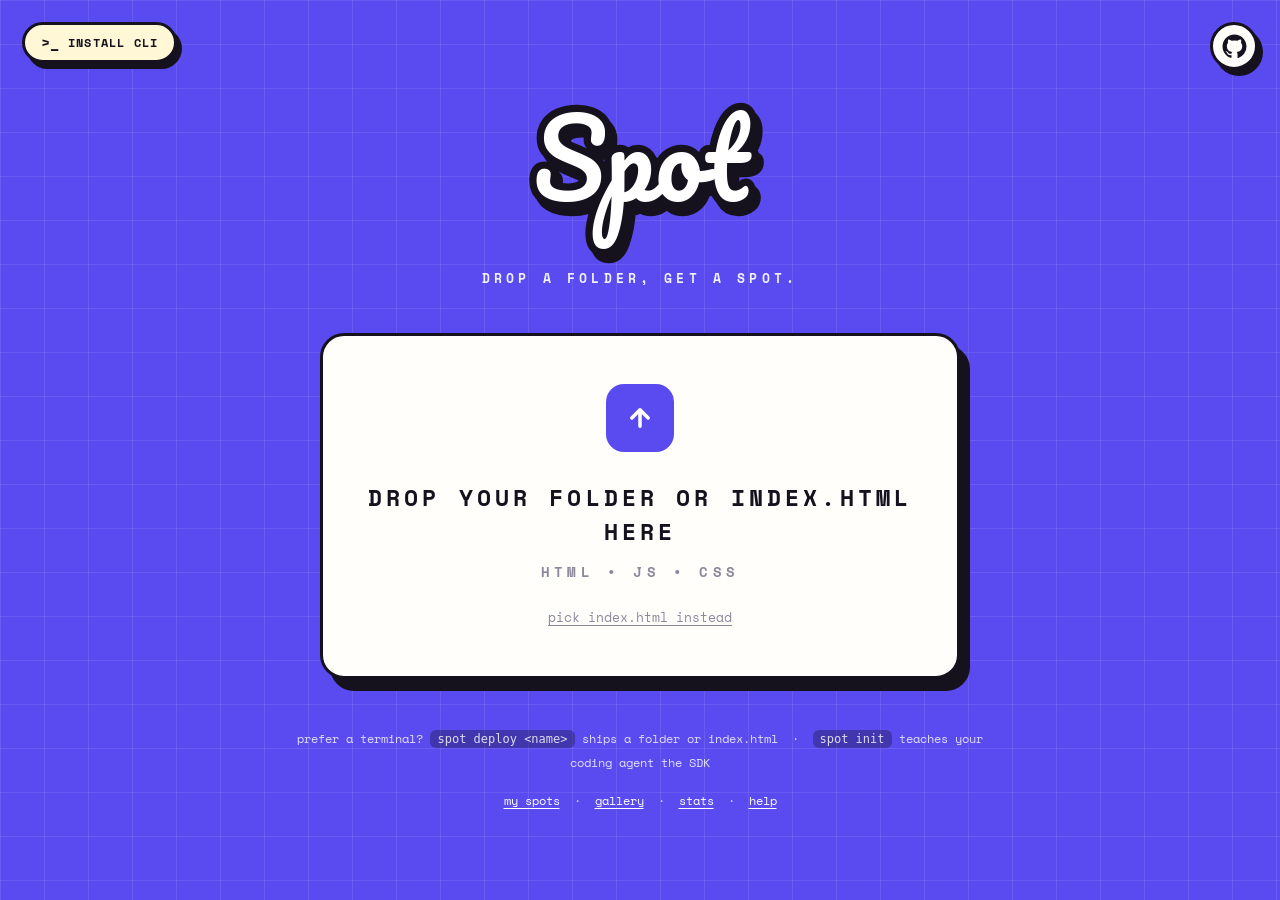
==== sdk/index.html @ b9eaa112 "fix(ui): keep homepage GitHub link on the right" ====
<!doctype html>
<html lang="en">
<head>
  <meta charset="utf-8">
  <meta name="viewport" content="width=device-width, initial-scale=1">
  <meta name="color-scheme" content="light">
  <meta name="theme-color" content="#5a4bf0">
  <title>Spot — drop a folder, get a spot</title>
  <link rel="icon" href="data:image/svg+xml,<svg xmlns=%22http://www.w3.org/2000/svg%22 viewBox=%220 0 100 100%22><text y=%22.9em%22 font-size=%2290%22>📍</text></svg>">
  <link rel="preconnect" href="https://fonts.googleapis.com">
  <link rel="preconnect" href="https://fonts.gstatic.com" crossorigin>
  <link href="https://fonts.googleapis.com/css2?family=Pacifico&family=Space+Mono:wght@400;700&display=swap" rel="stylesheet">
  <style>
    :root {
      --field: #5a4bf0;
      --grid: rgba(255, 255, 255, .09);
      --ink: #15121e;
      --card: #fffefb;
      --mutedink: #8d879b;
      --accent: #5a4bf0;
      --go: #23b14d;
      --bad: #d92d2d;
      --paper: #fff7d6;
      --font-logo: 'Pacifico', 'Brush Script MT', cursive;
      --font-mono: 'Space Mono', ui-monospace, 'SF Mono', monospace;
    }

    * { box-sizing: border-box; }

    body {
      margin: 0;
      color: var(--ink);
      background:
        linear-gradient(var(--grid) 1.5px, transparent 1.5px),
        linear-gradient(90deg, var(--grid) 1.5px, transparent 1.5px),
        var(--field);
      background-size: 44px 44px, 44px 44px, auto;
    }
    body.modal-open { overflow: hidden; }

    .stage {
      min-height: 100svh;
      max-width: 760px;
      margin: 0 auto;
      padding: 48px 24px;
      display: flex;
      flex-direction: column;
      align-items: center;
      justify-content: center;
    }

    .install-trigger {
      position: fixed;
      top: 22px;
      left: 22px;
      z-index: 20;
      display: inline-flex;
      align-items: center;
      gap: 9px;
      border: 3px solid var(--ink);
      border-radius: 999px;
      background: var(--paper);
      color: var(--ink);
      box-shadow: 5px 6px 0 var(--ink);
      padding: 10px 16px;
      font: 700 12px/1 var(--font-mono);
      letter-spacing: .1em;
      text-transform: uppercase;
      cursor: pointer;
      transition: transform .12s ease, box-shadow .12s ease;
    }
    .install-trigger:hover {
      transform: translate(-2px, -2px);
      box-shadow: 7px 8px 0 var(--ink);
    }
    .install-trigger span:first-child {
      font-size: 15px;
      letter-spacing: 0;
    }
    .github-link {
      position: fixed;
      top: 22px;
      right: 22px;
      z-index: 20;
      display: inline-grid;
      place-items: center;
      width: 48px;
      height: 48px;
      border: 3px solid var(--ink);
      border-radius: 999px;
      background: var(--card);
      color: var(--ink);
      box-shadow: 5px 6px 0 var(--ink);
      text-decoration: none;
      transition: transform .12s ease, box-shadow .12s ease, background .12s ease, color .12s ease;
    }
    .github-link:hover {
      transform: translate(-2px, -2px) rotate(-4deg);
      box-shadow: 7px 8px 0 var(--ink);
      background: var(--ink);
      color: #fff;
    }
    .github-link svg {
      width: 25px;
      height: 25px;
    }

    /* The logo is three stacked copies of the same text: an offset
       thick-stroke copy (hard shadow), a thick-stroke copy in place
       (outline), and the element's own white text on top. */
    .logo {
      position: relative;
      z-index: 0;
      margin: 0;
      font: 400 clamp(64px, 13vw, 104px)/1.35 var(--font-logo);
      color: #fff;
      text-align: center;
    }
    .logo::before,
    .logo::after {
      content: attr(data-text);
      position: absolute;
      left: 0; top: 0;
      width: 100%; height: 100%;
      color: var(--ink);
      -webkit-text-stroke: .14em var(--ink);
    }
    .logo::after { transform: translate(.05em, .07em); z-index: -2; }
    .logo::before { z-index: -1; }

    .tagline {
      /* Pacifico descenders (and their stroke) reach well below the
         logo's line box; keep the tagline clear of them. */
      margin: 40px 0 44px;
      font: 700 13px/1.6 var(--font-mono);
      letter-spacing: .32em;
      text-transform: uppercase;
      text-align: center;
      color: rgba(255, 255, 255, .92);
    }

    .card {
      width: min(640px, 100%);
      position: relative;
      background: var(--card);
      border: 3px solid var(--ink);
      border-radius: 24px;
      box-shadow: 10px 12px 0 var(--ink);
      padding: 48px 32px;
      text-align: center;
      transition: transform .15s ease, box-shadow .15s ease, background .15s ease;
    }
    .card.clickable { cursor: pointer; }
    .card.dragover {
      transform: translate(-3px, -4px);
      box-shadow: 13px 16px 0 var(--ink);
      background: #f3f1ff;
    }
    .card.dragover::after {
      content: "";
      position: absolute;
      inset: 10px;
      border: 3px dashed var(--accent);
      border-radius: 16px;
      pointer-events: none;
    }

    .pick {
      width: 68px; height: 68px;
      margin: 0 auto 28px;
      border: 0;
      border-radius: 18px;
      background: var(--accent);
      color: #fff;
      display: grid;
      place-items: center;
      cursor: pointer;
      animation: float 2.6s ease-in-out infinite;
    }
    @keyframes float { 50% { transform: translateY(-6px); } }

    .pick:focus-visible,
    .launch:focus-visible,
    .linkish:focus-visible,
    .github-link:focus-visible,
    .install-trigger:focus-visible,
    .access-trigger:focus-visible,
    .access-clear:focus-visible,
    .access-choice:focus-visible,
    .access-chip button:focus-visible,
    .copy:focus-visible,
    .modal-close:focus-visible,
    .tab:focus-visible {
      outline: 3px solid var(--ink);
      outline-offset: 3px;
    }
    .card.dragover .pick, .card:hover .pick { animation-play-state: paused; transform: translateY(-6px); }

    .shout {
      margin: 0;
      font: 700 clamp(17px, 3.4vw, 23px)/1.5 var(--font-mono);
      letter-spacing: .18em;
      text-transform: uppercase;
    }
    .hint {
      margin: 12px 0 0;
      font: 700 14px/1.6 var(--font-mono);
      letter-spacing: .3em;
      text-transform: uppercase;
      color: var(--mutedink);
    }

    .linkish {
      border: 0;
      background: none;
      padding: 0;
      cursor: pointer;
      font: 400 13px/1.6 var(--font-mono);
      color: var(--mutedink);
      text-decoration: underline;
      text-underline-offset: 3px;
    }
    .linkish:hover { color: var(--ink); }
    .repick { margin: 24px 0 0; }

    .livelink {
      margin: 20px 0 0;
      font: 700 clamp(14px, 2.6vw, 18px)/1.7 var(--font-mono);
    }
    .livelink a {
      color: var(--accent);
      text-decoration: underline;
      text-underline-offset: 4px;
      word-break: break-all;
    }

    .error {
      margin: 26px 0 0;
      font: 700 13px/1.6 var(--font-mono);
      letter-spacing: .08em;
      text-transform: uppercase;
      color: var(--bad);
    }
    @keyframes shake {
      20% { transform: translateX(-9px); }
      40% { transform: translateX(8px); }
      60% { transform: translateX(-5px); }
      80% { transform: translateX(4px); }
    }
    .card.shake { animation: shake .4s ease both; }

    .launchrow {
      display: grid;
      grid-template-columns: minmax(0, 1fr) auto auto;
      gap: 18px;
      width: min(640px, 100%);
      margin-top: 28px;
    }
    /* display:grid above would defeat the hidden attribute */
    .launchrow[hidden] { display: none; }
    .namebox {
      flex: 1;
      min-width: 0;
      display: flex;
      align-items: center;
      background: var(--card);
      border: 3px solid var(--ink);
      border-radius: 16px;
      box-shadow: 7px 8px 0 var(--ink);
      padding: 0 18px;
      cursor: text;
      transition: transform .12s ease, box-shadow .12s ease;
    }
    .namebox:focus-within {
      transform: translate(-2px, -2px);
      box-shadow: 9px 10px 0 var(--ink);
    }
    #sitename {
      flex: 1;
      min-width: 0;
      border: 0;
      background: none;
      outline: 0;
      padding: 19px 0;
      font: 700 16px/1 var(--font-mono);
      color: var(--ink);
    }
    #sitename::placeholder { color: var(--mutedink); opacity: .7; }
    .suffix {
      font: 700 16px/1 var(--font-mono);
      color: var(--mutedink);
      white-space: nowrap;
      user-select: none;
    }
    .launch {
      border: 3px solid var(--ink);
      border-radius: 16px;
      background: var(--go);
      color: #fff;
      font: 700 16px/1 var(--font-mono);
      letter-spacing: .14em;
      text-transform: uppercase;
      padding: 0 30px;
      box-shadow: 7px 8px 0 var(--ink);
      cursor: pointer;
      transition: transform .12s ease, box-shadow .12s ease;
    }
    .launch:hover:not(:disabled) { transform: translate(-2px, -2px); box-shadow: 9px 10px 0 var(--ink); }
    .launch:active:not(:disabled) { transform: translate(3px, 4px); box-shadow: 2px 2px 0 var(--ink); }
    .launch:disabled { opacity: .8; cursor: wait; }

    .access-wrap {
      position: relative;
      min-width: 0;
    }
    .access-trigger {
      height: 100%;
      min-height: 61px;
      display: inline-flex;
      align-items: center;
      gap: 10px;
      border: 3px solid var(--ink);
      border-radius: 16px;
      background: var(--paper);
      color: var(--ink);
      box-shadow: 7px 8px 0 var(--ink);
      padding: 0 16px;
      font: 700 12px/1 var(--font-mono);
      letter-spacing: .12em;
      text-transform: uppercase;
      cursor: pointer;
      transition: transform .12s ease, box-shadow .12s ease, background .12s ease;
    }
    .access-trigger:hover:not(:disabled),
    .access-trigger[aria-expanded="true"] {
      transform: translate(-2px, -2px);
      box-shadow: 9px 10px 0 var(--ink);
    }
    .access-trigger.restricted {
      background: var(--accent);
      color: #fff;
    }
    .access-trigger:disabled {
      opacity: .8;
      cursor: wait;
    }
    .access-trigger svg {
      width: 20px;
      height: 20px;
      flex: 0 0 auto;
    }
    /* The lock only appears once the audience is actually restricted —
       a lock next to "everyone" reads as a contradiction. */
    .access-trigger:not(.restricted) svg { display: none; }
    .access-popover[hidden] { display: none; }
    .access-popover {
      position: absolute;
      z-index: 25;
      top: calc(100% + 14px);
      right: 0;
      width: min(390px, calc(100vw - 48px));
      border: 3px solid var(--ink);
      border-radius: 18px;
      background: var(--card);
      box-shadow: 10px 12px 0 var(--ink);
      padding: 16px;
      text-align: left;
    }
    .access-popover::before {
      content: "";
      position: absolute;
      top: -10px;
      right: 34px;
      width: 16px;
      height: 16px;
      background: var(--card);
      border-left: 3px solid var(--ink);
      border-top: 3px solid var(--ink);
      transform: rotate(45deg);
    }
    .access-head {
      display: flex;
      align-items: flex-start;
      justify-content: space-between;
      gap: 12px;
      margin-bottom: 14px;
    }
    .access-kicker,
    .access-title {
      margin: 0;
      font-family: var(--font-mono);
    }
    .access-kicker {
      font-size: 11px;
      line-height: 1;
      font-weight: 700;
      letter-spacing: .22em;
      text-transform: uppercase;
      color: var(--accent);
    }
    .access-title {
      margin-top: 7px;
      font-size: 15px;
      line-height: 1.45;
      font-weight: 700;
      color: var(--ink);
    }
    .access-clear {
      flex: 0 0 auto;
      border: 2px solid var(--ink);
      border-radius: 10px;
      background: #fff;
      color: var(--ink);
      padding: 9px 10px;
      font: 700 11px/1 var(--font-mono);
      letter-spacing: .12em;
      text-transform: uppercase;
      cursor: pointer;
    }
    .access-tabs {
      display: grid;
      grid-template-columns: 1fr 1fr;
      gap: 8px;
      margin-bottom: 12px;
    }
    .access-tab {
      border: 2px solid var(--ink);
      border-radius: 10px;
      background: var(--paper);
      color: var(--ink);
      padding: 9px;
      font: 700 11px/1 var(--font-mono);
      letter-spacing: .1em;
      text-transform: uppercase;
      cursor: pointer;
    }
    .access-tab[aria-selected="true"] { background: var(--ink); color: #fff; }
    .access-search {
      display: flex;
      align-items: center;
      gap: 10px;
      border: 2px solid var(--ink);
      border-radius: 12px;
      background: #fff;
      padding: 0 12px;
    }
    .access-search svg {
      width: 18px;
      height: 18px;
      color: var(--mutedink);
      flex: 0 0 auto;
    }
    #access-search {
      min-width: 0;
      width: 100%;
      border: 0;
      outline: 0;
      background: transparent;
      color: var(--ink);
      padding: 13px 0;
      font: 700 13px/1.2 var(--font-mono);
    }
    #access-search::placeholder { color: var(--mutedink); opacity: .8; }
    .access-results {
      display: grid;
      gap: 8px;
      max-height: 210px;
      overflow: auto;
      margin-top: 12px;
    }
    .access-choice {
      display: grid;
      grid-template-columns: 28px minmax(0, 1fr) auto;
      align-items: center;
      gap: 10px;
      width: 100%;
      border: 2px solid var(--ink);
      border-radius: 12px;
      background: #fff;
      color: var(--ink);
      padding: 10px;
      text-align: left;
      font: 700 12px/1.25 var(--font-mono);
      cursor: pointer;
    }
    .access-choice[aria-selected="true"] {
      background: #f3f1ff;
    }
    .access-choice.active {
      outline: 3px solid var(--accent);
      outline-offset: -3px;
    }
    .choice-icon {
      width: 28px;
      height: 28px;
      display: grid;
      place-items: center;
      border-radius: 9px;
      background: var(--ink);
      color: #fff;
      font-size: 12px;
    }
    .choice-main {
      min-width: 0;
      overflow: hidden;
      text-overflow: ellipsis;
      white-space: nowrap;
    }
    .choice-meta {
      display: block;
      margin-top: 4px;
      color: var(--mutedink);
      font-size: 10px;
      letter-spacing: .08em;
      text-transform: uppercase;
    }
    .choice-mark {
      color: var(--accent);
      font-size: 12px;
      letter-spacing: .08em;
      text-transform: uppercase;
    }
    .access-selected {
      display: flex;
      flex-wrap: wrap;
      gap: 8px;
      margin-top: 12px;
    }
    .access-chip {
      display: inline-flex;
      align-items: center;
      gap: 7px;
      max-width: 100%;
      border: 2px solid var(--ink);
      border-radius: 999px;
      background: var(--paper);
      padding: 7px 9px 7px 11px;
      font: 700 11px/1 var(--font-mono);
    }
    .access-chip span {
      overflow: hidden;
      text-overflow: ellipsis;
      white-space: nowrap;
    }
    .access-chip button {
      border: 0;
      background: transparent;
      color: var(--ink);
      padding: 0;
      font: 700 14px/1 var(--font-mono);
      cursor: pointer;
    }
    .accessnote {
      min-height: 20px;
      margin: 12px 0 0;
      font: 400 12px/1.6 var(--font-mono);
      color: var(--mutedink);
    }

    footer {
      margin-top: 48px;
      font: 400 12px/2 var(--font-mono);
      color: rgba(255, 255, 255, .82);
      text-align: center;
    }
    footer code {
      background: rgba(0, 0, 0, .28);
      padding: 2px 7px;
      border-radius: 6px;
    }
    footer a {
      color: #fff;
      text-decoration: underline;
      text-underline-offset: 3px;
    }
    footer nav {
      margin-top: 14px;
    }

    .install-modal[hidden] { display: none; }
    .install-modal {
      position: fixed;
      inset: 0;
      z-index: 30;
      display: grid;
      place-items: center;
      padding: 24px;
      background: rgba(21, 18, 30, .58);
    }
    .install-panel {
      width: min(720px, 100%);
      max-height: calc(100svh - 48px);
      overflow: auto;
      background: var(--card);
      border: 3px solid var(--ink);
      border-radius: 22px;
      box-shadow: 12px 14px 0 var(--ink);
      padding: 24px;
    }
    .modal-head {
      display: flex;
      align-items: flex-start;
      justify-content: space-between;
      gap: 18px;
      margin-bottom: 22px;
    }
    .modal-kicker {
      margin: 0 0 8px;
      font: 700 12px/1.4 var(--font-mono);
      letter-spacing: .24em;
      text-transform: uppercase;
      color: var(--accent);
    }
    .modal-title {
      margin: 0;
      font: 700 clamp(20px, 4vw, 31px)/1.25 var(--font-mono);
      letter-spacing: .03em;
    }
    .modal-close {
      flex: 0 0 auto;
      width: 40px;
      height: 40px;
      border: 3px solid var(--ink);
      border-radius: 12px;
      background: #fff;
      color: var(--ink);
      box-shadow: 4px 5px 0 var(--ink);
      font: 700 22px/1 var(--font-mono);
      cursor: pointer;
    }
    .tabs {
      display: grid;
      grid-template-columns: 1fr 1fr;
      gap: 10px;
      margin-bottom: 18px;
    }
    .tab {
      border: 3px solid var(--ink);
      border-radius: 14px;
      background: #fff;
      color: var(--ink);
      box-shadow: 4px 5px 0 var(--ink);
      padding: 14px 16px;
      font: 700 13px/1 var(--font-mono);
      letter-spacing: .16em;
      text-transform: uppercase;
      cursor: pointer;
    }
    .tab[aria-selected="true"] {
      background: var(--accent);
      color: #fff;
      transform: translate(2px, 3px);
      box-shadow: 2px 2px 0 var(--ink);
    }
    .install-pane[hidden] { display: none; }
    .install-pane {
      display: grid;
      gap: 14px;
    }
    .step {
      border: 3px solid var(--ink);
      border-radius: 16px;
      background: #fff;
      padding: 18px;
    }
    .step-label {
      margin: 0 0 10px;
      font: 700 12px/1.5 var(--font-mono);
      letter-spacing: .18em;
      text-transform: uppercase;
      color: var(--mutedink);
    }
    .command-row {
      display: grid;
      grid-template-columns: 1fr auto;
      gap: 12px;
      align-items: stretch;
    }
    .command {
      overflow-x: auto;
      min-height: 50px;
      margin: 0;
      border: 2px solid var(--ink);
      border-radius: 12px;
      background: var(--ink);
      color: #fff;
      padding: 14px 15px;
      font: 700 13px/1.6 var(--font-mono);
      white-space: nowrap;
    }
    .copy {
      min-width: 94px;
      border: 3px solid var(--ink);
      border-radius: 12px;
      background: var(--go);
      color: #fff;
      box-shadow: 4px 5px 0 var(--ink);
      padding: 0 14px;
      font: 700 12px/1 var(--font-mono);
      letter-spacing: .14em;
      text-transform: uppercase;
      cursor: pointer;
      transition: transform .12s ease, box-shadow .12s ease;
    }
    .copy:hover {
      transform: translate(-1px, -1px);
      box-shadow: 5px 6px 0 var(--ink);
    }
    .copy-block {
      width: 100%;
      min-height: 50px;
    }
    .note {
      margin: 12px 0 0;
      font: 400 12px/1.7 var(--font-mono);
      color: var(--mutedink);
    }

    #confetti {
      position: fixed;
      inset: 0;
      pointer-events: none;
      overflow: hidden;
      z-index: 10;
    }
    #confetti i {
      position: absolute;
      top: -3vh;
      display: block;
      animation: fall linear forwards;
    }
    @keyframes fall {
      to { transform: translateY(108vh) rotate(var(--spin)); }
    }

    @media (max-width: 560px) {
      .stage { padding-top: 92px; }
      .install-trigger {
        white-space: nowrap;
      }
      .launchrow { grid-template-columns: 1fr; }
      .launch { padding: 19px 30px; }
      .access-trigger {
        width: 100%;
        justify-content: center;
        padding: 19px 20px;
      }
      .access-popover {
        left: 0;
        right: auto;
        width: 100%;
      }
      .access-popover::before {
        left: 50%;
        right: auto;
        transform: translateX(-50%) rotate(45deg);
      }
      .install-panel {
        padding: 18px;
        border-radius: 18px;
      }
      .modal-head {
        align-items: flex-start;
      }
      .tabs,
      .command-row {
        grid-template-columns: 1fr;
      }
      .copy {
        min-height: 48px;
      }
    }
    @media (prefers-reduced-motion: reduce) {
      * { animation: none !important; transition: none !important; }
    }
  </style>
</head>
<body>
  <a class="github-link" href="https://github.com/melonamin/spot" target="_blank" rel="noopener"
     aria-label="Open Spot on GitHub" title="Open Spot on GitHub">
    <svg viewBox="0 0 24 24" aria-hidden="true">
      <path fill="currentColor" fill-rule="evenodd" clip-rule="evenodd"
            d="M12 .5C5.65.5.5 5.65.5 12c0 5.09 3.29 9.39 7.86 10.91.58.11.79-.25.79-.56v-2.02c-3.2.7-3.88-1.37-3.88-1.37-.52-1.33-1.28-1.69-1.28-1.69-1.05-.72.08-.7.08-.7 1.16.08 1.77 1.19 1.77 1.19 1.03 1.76 2.7 1.25 3.36.96.1-.75.4-1.25.73-1.54-2.56-.29-5.25-1.28-5.25-5.69 0-1.26.45-2.28 1.19-3.09-.12-.29-.52-1.46.11-3.04 0 0 .97-.31 3.17 1.18a11.1 11.1 0 0 1 5.78 0c2.2-1.49 3.17-1.18 3.17-1.18.63 1.58.23 2.75.11 3.04.74.81 1.19 1.83 1.19 3.09 0 4.42-2.7 5.4-5.26 5.68.41.36.78 1.06.78 2.13v3.15c0 .31.21.67.8.56A11.51 11.51 0 0 0 23.5 12C23.5 5.65 18.35.5 12 .5Z"/>
    </svg>
  </a>
  <button type="button" class="install-trigger" id="install-open">
    <span aria-hidden="true">&gt;_</span>
    <span>Install CLI</span>
  </button>

  <div class="stage">
    <h1 class="logo" data-text="Spot">Spot</h1>
    <p class="tagline">Drop a folder, get a spot.</p>

    <main class="card clickable" id="card" aria-live="polite">
      <section id="idle">
        <button type="button" class="pick" id="pick" aria-label="Choose a folder to deploy">
          <svg width="28" height="28" viewBox="0 0 24 24" fill="none" stroke="currentColor"
               stroke-width="3" stroke-linecap="round" stroke-linejoin="round" aria-hidden="true">
            <path d="M12 19V5M5 12l7-7 7 7"/>
          </svg>
        </button>
        <h2 class="shout">Drop your folder or index.html here</h2>
        <p class="hint">HTML&nbsp;•&nbsp;JS&nbsp;•&nbsp;CSS</p>
        <p class="repick"><button type="button" class="linkish" id="pickfile">pick index.html instead</button></p>
      </section>

      <section id="ready" hidden>
        <h2 class="shout" id="summary"></h2>
        <p class="hint" id="detail"></p>
        <p class="repick">
          <button type="button" class="linkish" id="repick">pick a different folder</button>
          &nbsp;·&nbsp;
          <button type="button" class="linkish" id="repickfile">pick index.html</button>
        </p>
      </section>

      <section id="live" hidden>
        <h2 class="shout">Your site is live!</h2>
        <p class="livelink">👉 <a id="liveurl" target="_blank" rel="noopener"></a> 👈</p>
        <p class="repick"><button type="button" class="linkish" id="again">deploy another</button></p>
      </section>

      <p class="error" id="error" role="alert" hidden></p>
    </main>

    <form class="launchrow" id="launchrow" hidden>
      <label class="namebox" for="sitename">
        <input id="sitename" name="site" aria-label="Site name" autocomplete="off"
               autocapitalize="off" spellcheck="false" maxlength="63" placeholder="my-site">
        <span class="suffix" id="suffix"></span>
      </label>
      <button class="launch" id="launch" type="submit">Launch</button>
      <div class="access-wrap">
        <button class="access-trigger" id="access-open" type="button"
                aria-haspopup="dialog" aria-expanded="false" aria-controls="access-popover">
          <svg viewBox="0 0 24 24" fill="none" stroke="currentColor"
               stroke-width="2.6" stroke-linecap="round" stroke-linejoin="round" aria-hidden="true">
            <rect width="14" height="10" x="5" y="11" rx="2"/>
            <path d="M8 11V8a4 4 0 0 1 8 0v3"/>
          </svg>
          <span id="access-status">Mesh · everyone</span>
        </button>
        <section class="access-popover" id="access-popover" role="dialog"
                 aria-labelledby="access-title" hidden>
          <div class="access-head">
            <div>
              <p class="access-kicker">Mesh access</p>
              <p class="access-title" id="access-title">Everyone on the mesh unless you invite specific people</p>
            </div>
            <button class="access-clear" id="access-clear" type="button">Clear</button>
          </div>
          <div class="access-tabs" role="tablist" aria-label="Policy list">
            <button class="access-tab" id="access-visitors" type="button" role="tab" aria-selected="true">Visitors</button>
            <button class="access-tab" id="access-maintainers" type="button" role="tab" aria-selected="false">Maintainers</button>
          </div>
          <label class="access-search" for="access-search">
            <svg viewBox="0 0 24 24" fill="none" stroke="currentColor"
                 stroke-width="2.5" stroke-linecap="round" stroke-linejoin="round" aria-hidden="true">
              <circle cx="11" cy="11" r="7"/>
              <path d="m20 20-3.5-3.5"/>
            </svg>
            <input id="access-search" type="search" role="combobox" aria-expanded="false"
                   aria-controls="access-results" aria-autocomplete="list" autocomplete="off"
                   placeholder="Search users by email">
          </label>
          <div class="access-results" id="access-results" role="listbox"
               aria-label="Access suggestions"></div>
          <div class="access-selected" id="access-selected"></div>
          <p class="accessnote" id="accessnote"></p>
        </section>
      </div>
    </form>

    <footer>
      prefer a terminal? <code>spot deploy &lt;name&gt;</code> ships a folder or index.html
      &nbsp;·&nbsp; <code>spot init</code> teaches your coding agent the SDK
      <nav aria-label="Spot pages">
        <a href="/spots">my spots</a> &nbsp;·&nbsp; <a href="/gallery">gallery</a> &nbsp;·&nbsp; <a href="/stats">stats</a> &nbsp;·&nbsp; <a href="/help">help</a>
      </nav>
    </footer>
  </div>

  <div class="install-modal" id="install-modal" role="dialog" aria-modal="true"
       aria-labelledby="install-title" hidden>
    <div class="install-panel">
      <div class="modal-head">
        <div>
          <p class="modal-kicker">Spot tools</p>
          <h2 class="modal-title" id="install-title">Install once, deploy anywhere.</h2>
        </div>
        <button type="button" class="modal-close" id="install-close" aria-label="Close install dialog">×</button>
      </div>

      <div class="tabs" role="tablist" aria-label="Install mode">
        <button type="button" class="tab" id="terminal-tab" role="tab" aria-selected="true"
                aria-controls="terminal-pane" data-pane="terminal-pane">Terminal</button>
        <button type="button" class="tab" id="agent-tab" role="tab" aria-selected="false"
                aria-controls="agent-pane" data-pane="agent-pane">Agent</button>
      </div>

      <section class="install-pane" id="terminal-pane" role="tabpanel" aria-labelledby="terminal-tab">
        <div class="step">
          <p class="step-label">Install the CLI</p>
          <div class="command-row">
            <pre class="command"><code id="install-command"></code></pre>
            <button type="button" class="copy" data-copy="install-command">Copy</button>
          </div>
          <p class="note">The installer saves Spot to <code>~/.local/bin/spot</code> and pins this server in <code>~/.config/spot/env</code>.</p>
        </div>
        <div class="step">
          <p class="step-label">Deploy from a project</p>
          <div class="command-row">
            <pre class="command"><code id="deploy-command">spot deploy my-site</code></pre>
            <button type="button" class="copy" data-copy="deploy-command">Copy</button>
          </div>
        </div>
      </section>

      <section class="install-pane" id="agent-pane" role="tabpanel" aria-labelledby="agent-tab" hidden>
        <div class="step">
          <p class="step-label">Copy this to an agent</p>
          <div class="command-row">
            <pre class="command"><code id="agent-command"></code></pre>
            <button type="button" class="copy" data-copy="agent-command">Copy</button>
          </div>
          <p class="note">That page tells the agent to install the CLI, run <code>spot init</code>, and use the Spot SDK skill for deploys.</p>
        </div>
        <div class="step">
          <p class="step-label">Agent refuses to fetch links?</p>
          <button type="button" class="copy copy-block" id="agent-expanded-copy">Copy full instructions</button>
          <p class="note">Copies the same prompt with the <code>agent.md</code> content pasted in, so the agent never has to fetch a URL.</p>
        </div>
      </section>
    </div>
  </div>

  <input type="file" id="filepick" webkitdirectory hidden>
  <input type="file" id="singlepick" accept=".html,text/html" hidden>
  <div id="confetti" aria-hidden="true"></div>

  <script>
    (() => {
      'use strict';
      const $ = (id) => document.getElementById(id);
      const card = $('card'), idle = $('idle'), ready = $('ready'), live = $('live');
      const launchRow = $('launchrow'), nameInput = $('sitename'), launchBtn = $('launch');
      const errorEl = $('error'), filePick = $('filepick'), singlePick = $('singlepick');
      const accessWrap = document.querySelector('.access-wrap'), accessOpen = $('access-open');
      const accessPopover = $('access-popover'), accessStatus = $('access-status');
      const accessSearch = $('access-search'), accessResults = $('access-results');
      const accessSelected = $('access-selected'), accessClear = $('access-clear'), accessNote = $('accessnote');
      const accessVisitors = $('access-visitors'), accessMaintainers = $('access-maintainers');
      const modal = $('install-modal'), installOpen = $('install-open'), installClose = $('install-close');

      $('suffix').textContent = '.' + location.host;
      $('install-command').textContent = 'curl -fsSL ' + location.origin + '/install.sh | sh -s -- ' + location.origin;
      $('agent-command').textContent = 'Read this and follow it: ' + location.origin + '/agent.md';

      // --- install dialog ---------------------------------------------------
      const openInstall = () => {
        modal.hidden = false;
        document.body.classList.add('modal-open');
        installClose.focus();
      };
      const closeInstall = () => {
        modal.hidden = true;
        document.body.classList.remove('modal-open');
        installOpen.focus();
      };
      installOpen.addEventListener('click', openInstall);
      installClose.addEventListener('click', closeInstall);
      modal.addEventListener('click', (e) => {
        if (e.target === modal) closeInstall();
      });
      window.addEventListener('keydown', (e) => {
        if (e.key === 'Escape' && !modal.hidden) closeInstall();
      });

      for (const tab of document.querySelectorAll('.tab')) {
        tab.addEventListener('click', () => {
          for (const other of document.querySelectorAll('.tab')) {
            const selected = other === tab;
            other.setAttribute('aria-selected', selected ? 'true' : 'false');
            $(other.dataset.pane).hidden = !selected;
          }
        });
      }

      const copyText = async (text) => {
        if (navigator.clipboard && window.isSecureContext) {
          await navigator.clipboard.writeText(text);
          return;
        }
        const field = document.createElement('textarea');
        field.value = text;
        field.setAttribute('readonly', '');
        field.style.position = 'fixed';
        field.style.left = '-9999px';
        document.body.appendChild(field);
        field.select();
        document.execCommand('copy');
        field.remove();
      };
      for (const button of document.querySelectorAll('.copy[data-copy]')) {
        const label = button.textContent;
        button.addEventListener('click', async () => {
          await copyText($(button.dataset.copy).textContent);
          button.textContent = 'Copied';
          setTimeout(() => { button.textContent = label; }, 1400);
        });
      }

      const expandedCopy = $('agent-expanded-copy');
      const expandedLabel = expandedCopy.textContent;
      expandedCopy.addEventListener('click', async () => {
        try {
          const res = await fetch('/agent.md');
          if (!res.ok) throw new Error('agent.md: ' + res.status);
          const doc = await res.text();
          await copyText('Read this and follow it:\n\n' + doc);
          expandedCopy.textContent = 'Copied';
        } catch {
          expandedCopy.textContent = 'Failed';
        }
        setTimeout(() => { expandedCopy.textContent = expandedLabel; }, 1400);
      });

      let picked = [];        // [{ path, file }], paths site-relative
      let identity = null;
      let selectedAccess = [];
      let selectedMaintainers = [];
      let accessMode = 'visitors';
      let accessPolicyFields = {};
      let accessAllowPresent = false;
      let accessMaintainersPresent = false;
      let accessFileWarning = ''; // set when an uploaded _access.json can't be read
      let launching = false;

      const junkSeg = (seg) => seg.startsWith('.') || seg === 'node_modules' || seg === 'Thumbs.db';
      const isJunk = (path) => path.split('/').some(junkSeg);

      const show = (section) => {
        for (const el of [idle, ready, live]) el.hidden = el !== section;
        launchRow.hidden = section !== ready;
        card.classList.toggle('clickable', section === idle);
      };

      const fail = (message) => {
        errorEl.textContent = message;
        errorEl.hidden = false;
        card.classList.remove('shake');
        void card.offsetWidth; // restart the animation
        card.classList.add('shake');
      };
      const clearError = () => { errorEl.hidden = true; };

      const sanitizeName = (raw) => raw.toLowerCase()
        .replace(/[^a-z0-9-]+/g, '-').replace(/^-+|-+$/g, '').slice(0, 63);
      const recoveryName = sanitizeName(new URLSearchParams(location.search).get('site') || '');

      const ADJECTIVES = ['quick', 'sunny', 'fuzzy', 'brave', 'mellow', 'zesty', 'cosmic', 'tiny', 'golden', 'peppy'];
      const NOUNS = ['lunch', 'otter', 'comet', 'pickle', 'breeze', 'waffle', 'meadow', 'rocket', 'noodle', 'spark'];
      const randomName = () => {
        const pick = (list) => list[Math.floor(Math.random() * list.length)];
        return pick(ADJECTIVES) + '-' + pick(NOUNS);
      };

      const fmtSize = (bytes) => {
        if (bytes < 1024) return bytes + ' B';
        if (bytes < 1024 * 1024) return Math.round(bytes / 1024) + ' KB';
        return (bytes / 1024 / 1024).toFixed(1) + ' MB';
      };

      const setFiles = async (files, suggestion) => {
        clearError();
        let list = files.filter((f) => !isJunk(f.path));
        if (!list.length) return fail('That folder or file is empty');
        let root = '';
        // Mirror of the server's normalization, for instant feedback:
        // strip folder wrapping until index.html sits at the root.
        while (!list.some((f) => f.path === 'index.html')) {
          const first = list[0].path.split('/')[0];
          if (!list.every((f) => f.path.startsWith(first + '/'))) {
            return fail('No index.html at the root of that folder');
          }
          root = root || first;
          list = list.map((f) => ({ path: f.path.slice(first.length + 1), file: f.file }));
        }
        picked = list;
        selectedAccess = [];
        selectedMaintainers = [];
        accessPolicyFields = {};
        accessAllowPresent = false;
        accessMaintainersPresent = false;
        accessSearch.value = '';
        directoryOptions = [];
        accessFileWarning = '';
        // Seed the access picker from an uploaded _access.json so an
        // existing allowlist is shown — and preserved on redeploy —
        // rather than silently dropped (which would publish the site).
        const accessFile = list.find((f) => f.path === '_access.json');
        if (accessFile) {
          const parsed = await readAccessPolicy(accessFile.file);
          selectedAccess = parsed.entries;
          selectedMaintainers = parsed.maintainers;
          accessPolicyFields = parsed.fields;
          accessAllowPresent = parsed.allowPresent;
          accessMaintainersPresent = parsed.maintainersPresent;
          if (!parsed.ok) {
            accessFileWarning = "Could not read the deploy's _access.json — set access here.";
          }
        }
        const total = list.reduce((n, f) => n + f.file.size, 0);
        $('summary').textContent = list.length + ' file' + (list.length === 1 ? '' : 's') + ' ready to deploy';
        $('detail').textContent = fmtSize(total);
        nameInput.value = recoveryName || sanitizeName(suggestion || root) || randomName();
        renderAccess();
        show(ready);
        nameInput.focus();
        nameInput.select();
      };

      const accessKey = (entry) => entry.type + ':' + entry.value.toLowerCase();
      const selectedPolicyEntries = () => accessMode === 'maintainers' ? selectedMaintainers : selectedAccess;
      const hasSelectedAccess = (entry) =>
        selectedPolicyEntries().some((item) => accessKey(item) === accessKey(entry));

      // readAccessPolicy turns an uploaded _access.json into picker chips:
      // allow entries with "@" are users, the rest are groups (matching
      // the server's policy semantics). ok is false on unreadable JSON.
      const readAccessPolicy = async (file) => {
        try {
          const data = JSON.parse(await file.text());
          const policy = {};
          for (const [key, value] of Object.entries(data)) {
            const normalized = key.toLowerCase();
            if (Object.prototype.hasOwnProperty.call(policy, normalized)) throw new Error('duplicate policy field');
            if (!['allow', 'maintainers', 'ai', 'slack', 'download'].includes(normalized)) throw new Error('unknown policy field');
            policy[normalized] = value;
          }
          const toEntries = (values) => {
            const entries = [];
            for (const raw of values) {
              if (typeof raw !== 'string' || !raw.trim()) continue;
              const value = raw.trim();
              const entry = value.includes('@')
                ? { type: 'user', value, label: value, meta: 'From file' }
                : { type: 'group', value, label: value, meta: 'Group' };
              if (!entries.some((e) => accessKey(e) === accessKey(entry))) entries.push(entry);
            }
            return entries;
          };
          const policyEntries = (key) => {
            if (!Object.prototype.hasOwnProperty.call(policy, key)) return [];
            if (!Array.isArray(policy[key]) || policy[key].some((value) => typeof value !== 'string')) {
              throw new Error(key + ' must be an array of strings');
            }
            return policy[key];
          };
          const allow = policyEntries('allow');
          const maintainers = policyEntries('maintainers');
          const fields = {};
          for (const key of ['ai', 'slack', 'download']) {
            if (Object.prototype.hasOwnProperty.call(policy, key)) fields[key] = policy[key];
          }
          const entries = toEntries(allow);
          const maintainerEntries = toEntries(maintainers);
          return {
            entries,
            maintainers: maintainerEntries,
            fields,
            allowPresent: Object.prototype.hasOwnProperty.call(policy, 'allow'),
            maintainersPresent: Object.prototype.hasOwnProperty.call(policy, 'maintainers'),
            ok: true,
          };
        } catch {
          return { entries: [], maintainers: [], fields: {}, allowPresent: false, maintainersPresent: false, ok: false };
        }
      };

      // Directory matches from the server for the current query, plus the
      // visitor's own identity, which is always offered first.
      let directoryOptions = [];
      let optionButtons = [];  // currently rendered choice buttons
      let activeIndex = 0;     // keyboard-highlighted option
      const knownAccessOptions = () => {
        const options = [];
        if (identity && identity.email) {
          options.push({ type: 'user', value: identity.email, label: identity.email, meta: 'You' });
        }
        for (const entry of directoryOptions) {
          if (!options.some((o) => accessKey(o) === accessKey(entry))) options.push(entry);
        }
        return options;
      };

      // The access directory (mesh users + groups) is searched
      // server-side; debounce so typing doesn't fire a request per key.
      let suggestTimer = null;
      let suggestSeq = 0;
      const fetchSuggestions = (query) => {
        const seq = ++suggestSeq;
        clearTimeout(suggestTimer);
        if (!query) { directoryOptions = []; return; }
        suggestTimer = setTimeout(async () => {
          try {
            const res = await fetch('/api/access/suggestions?q=' + encodeURIComponent(query));
            if (!res.ok) return;
            const body = await res.json();
            if (seq !== suggestSeq) return; // a newer query already won
            directoryOptions = Array.isArray(body.suggestions) ? body.suggestions : [];
            renderAccessResults();
          } catch {
            // directory unavailable (e.g. dev without a mesh API) — the
            // custom-email entry still lets you restrict a site.
          }
        }, 180);
      };

      const customAccessEntry = (raw) => {
        const value = raw.trim();
        if (!value) return null;
        if (value.includes('@')) return { type: 'user', value, label: value, meta: 'Email' };
        return null;
      };

      const toggleAccessEntry = (entry) => {
        accessFileWarning = '';
        if (hasSelectedAccess(entry)) {
          if (accessMode === 'maintainers') selectedMaintainers = selectedMaintainers.filter((item) => accessKey(item) !== accessKey(entry));
          else selectedAccess = selectedAccess.filter((item) => accessKey(item) !== accessKey(entry));
        } else {
          if (accessMode === 'maintainers') selectedMaintainers = [...selectedMaintainers, entry];
          else selectedAccess = [...selectedAccess, entry];
        }
        renderAccess();
      };

      const renderAccessResults = () => {
        const query = accessSearch.value.trim().toLowerCase();
        let options = knownAccessOptions().filter((entry) =>
          !query || entry.label.toLowerCase().includes(query) || entry.meta.toLowerCase().includes(query)
        );
        const custom = customAccessEntry(accessSearch.value);
        if (custom && !options.some((entry) => accessKey(entry) === accessKey(custom))) {
          options = [...options, custom];
        }
        accessResults.replaceChildren();
        optionButtons = [];
        if (!options.length) {
          activeIndex = -1;
          accessSearch.removeAttribute('aria-activedescendant');
          const empty = document.createElement('p');
          empty.className = 'accessnote';
          empty.textContent = query && !query.includes('@')
            ? 'No matching users or groups — type a full email to add one.'
            : 'No matching users.';
          accessResults.appendChild(empty);
          return;
        }
        for (const entry of options) {
          const selected = hasSelectedAccess(entry);
          const button = document.createElement('button');
          button.type = 'button';
          button.id = 'access-opt-' + optionButtons.length;
          button.className = 'access-choice';
          button.setAttribute('role', 'option');
          button.setAttribute('aria-selected', selected ? 'true' : 'false');
          button.innerHTML =
            '<span class="choice-icon" aria-hidden="true">' + (entry.type === 'group' ? '#' : '@') + '</span>' +
            '<span class="choice-main"></span>' +
            '<span class="choice-mark">' + (selected ? 'On' : '') + '</span>';
          button.querySelector('.choice-main').textContent = entry.label;
          const meta = document.createElement('span');
          meta.className = 'choice-meta';
          meta.textContent = entry.meta;
          button.querySelector('.choice-main').appendChild(meta);
          // Stop the click bubbling to the document outside-click handler:
          // toggling re-renders the list, detaching this node, which would
          // otherwise read as a click outside the popover and close it.
          button.addEventListener('click', (e) => { e.stopPropagation(); toggleAccessEntry(entry); });
          accessResults.appendChild(button);
          optionButtons.push(button);
        }
        if (activeIndex < 0 || activeIndex >= optionButtons.length) activeIndex = 0;
        applyActive();
      };

      // applyActive reflects keyboard-navigation state: highlights the
      // active option, points aria-activedescendant at it, and keeps it
      // in view. Distinct from aria-selected, which marks allowlisted
      // entries.
      const applyActive = () => {
        optionButtons.forEach((b, i) => b.classList.toggle('active', i === activeIndex));
        const active = optionButtons[activeIndex];
        if (active) {
          accessSearch.setAttribute('aria-activedescendant', active.id);
          active.scrollIntoView({ block: 'nearest' });
        } else {
          accessSearch.removeAttribute('aria-activedescendant');
        }
      };

      const renderSelectedAccess = () => {
        accessSelected.replaceChildren();
        for (const entry of selectedPolicyEntries()) {
          const chip = document.createElement('span');
          chip.className = 'access-chip';
          const label = document.createElement('span');
          label.textContent = entry.label;
          const remove = document.createElement('button');
          remove.type = 'button';
          remove.setAttribute('aria-label', 'Remove ' + entry.label);
          remove.textContent = 'x';
          remove.addEventListener('click', (e) => { e.stopPropagation(); toggleAccessEntry(entry); });
          chip.append(label, remove);
          accessSelected.appendChild(chip);
        }
      };

      const renderAccess = () => {
        const count = selectedAccess.length;
        const denyAllVisitors = accessAllowPresent && count === 0;
        if (denyAllVisitors) {
          accessStatus.textContent = 'Mesh · no visitors';
          accessNote.textContent = 'No one can open it on the mesh. Clear to remove the restriction.';
        } else if (count === 0) {
          accessStatus.textContent = 'Mesh · everyone';
          accessNote.textContent = accessFileWarning || 'No _access.json will be deployed.';
        } else if (count === 1) {
          accessStatus.textContent = 'Mesh · 1 invited';
          accessNote.textContent = 'Only ' + selectedAccess[0].label + ' can open it on the mesh. Deploys _access.json.';
        } else {
          accessStatus.textContent = 'Mesh · ' + count + ' invited';
          accessNote.textContent = 'Only these ' + count + ' people can open it on the mesh. Deploys _access.json.';
        }
        accessOpen.classList.toggle('restricted', count > 0 || denyAllVisitors);
        accessVisitors.setAttribute('aria-selected', accessMode === 'visitors' ? 'true' : 'false');
        accessMaintainers.setAttribute('aria-selected', accessMode === 'maintainers' ? 'true' : 'false');
        $('access-title').textContent = accessMode === 'maintainers'
          ? 'People and groups who can deploy, delete, and publish this site'
          : 'Everyone on the mesh unless you invite specific people';
        accessSearch.placeholder = accessMode === 'maintainers' ? 'Search maintainers' : 'Search visitors by email';
        if (accessMode === 'maintainers') {
          accessNote.textContent = selectedMaintainers.length
            ? selectedMaintainers.length + ' maintainer' + (selectedMaintainers.length === 1 ? '' : 's') + ' can manage this site.'
            : 'Only the immutable owner and platform admins can manage this site.';
        }
        renderAccessResults();
        renderSelectedAccess();
      };

      const openAccess = () => {
        accessPopover.hidden = false;
        accessOpen.setAttribute('aria-expanded', 'true');
        accessSearch.setAttribute('aria-expanded', 'true');
        activeIndex = 0;
        renderAccess();
        accessSearch.focus();
      };

      const closeAccess = () => {
        accessPopover.hidden = true;
        accessOpen.setAttribute('aria-expanded', 'false');
        accessSearch.setAttribute('aria-expanded', 'false');
        accessOpen.focus();
      };

      const accessPolicyFile = () => {
        const policy = { ...accessPolicyFields };
        if (selectedAccess.length || accessAllowPresent) policy.allow = selectedAccess.map((entry) => entry.value);
        if (selectedMaintainers.length || accessMaintainersPresent) policy.maintainers = selectedMaintainers.map((entry) => entry.value);
        if (!Object.keys(policy).length) return null;
        return new File(
          [JSON.stringify(policy, null, 2) + '\n'],
          '_access.json',
          { type: 'application/json' }
        );
      };

      const loadIdentity = async () => {
        try {
          const res = await fetch('/api/me');
          if (res.ok) identity = await res.json();
        } catch {
          identity = null;
        } finally {
          renderAccess();
        }
      };
      accessOpen.addEventListener('click', () => {
        if (accessPopover.hidden) openAccess();
        else closeAccess();
      });
      accessClear.addEventListener('click', () => {
        accessFileWarning = '';
        if (accessMode === 'maintainers') {
          selectedMaintainers = [];
          accessMaintainersPresent = false;
        } else {
          selectedAccess = [];
          accessAllowPresent = false;
        }
        accessSearch.value = '';
        directoryOptions = [];
        renderAccess();
        accessSearch.focus();
      });
      accessVisitors.addEventListener('click', () => { accessMode = 'visitors'; renderAccess(); });
      accessMaintainers.addEventListener('click', () => { accessMode = 'maintainers'; renderAccess(); });
      accessSearch.addEventListener('input', () => {
        activeIndex = 0; // highlight the first match as the list changes
        fetchSuggestions(accessSearch.value.trim());
        renderAccessResults();
      });
      accessSearch.addEventListener('keydown', (e) => {
        if (e.key === 'ArrowDown') {
          e.preventDefault();
          if (optionButtons.length) {
            activeIndex = Math.min(optionButtons.length - 1, activeIndex + 1);
            applyActive();
          }
        } else if (e.key === 'ArrowUp') {
          e.preventDefault();
          if (optionButtons.length) {
            activeIndex = Math.max(0, activeIndex - 1);
            applyActive();
          }
        } else if (e.key === 'Enter') {
          // Toggle the highlighted option (a directory match or the
          // typed-email entry); selecting keeps the popover open.
          e.preventDefault();
          if (optionButtons[activeIndex]) optionButtons[activeIndex].click();
        } else if (e.key === 'Escape') {
          closeAccess();
        }
      });
      document.addEventListener('click', (e) => {
        if (!accessPopover.hidden && !accessWrap.contains(e.target)) closeAccess();
      });
      window.addEventListener('keydown', (e) => {
        if (e.key === 'Escape' && !accessPopover.hidden) closeAccess();
      });
      renderAccess();
      loadIdentity();

      // --- picking --------------------------------------------------------
      const openPicker = () => {
        filePick.value = '';
        filePick.click();
      };
      const openSinglePicker = () => {
        singlePick.value = '';
        singlePick.click();
      };
      $('pick').addEventListener('click', (e) => { e.stopPropagation(); openPicker(); });
      $('pickfile').addEventListener('click', (e) => { e.stopPropagation(); openSinglePicker(); });
      card.addEventListener('click', () => { if (!idle.hidden) openPicker(); });
      $('repick').addEventListener('click', openPicker);
      $('repickfile').addEventListener('click', openSinglePicker);
      $('again').addEventListener('click', () => {
        picked = [];
        filePick.value = '';
        singlePick.value = '';
        selectedAccess = [];
        selectedMaintainers = [];
        accessPolicyFields = {};
        accessAllowPresent = false;
        accessMaintainersPresent = false;
        accessSearch.value = '';
        clearError();
        show(idle);
      });

      filePick.addEventListener('change', () => {
        const files = [...filePick.files].map((file) => ({
          path: file.webkitRelativePath || file.name,
          file,
        }));
        if (files.length) setFiles(files, '');
      });
      singlePick.addEventListener('change', () => {
        const file = singlePick.files[0];
        if (!file) return;
        if (file.name !== 'index.html') return fail('Single-file deploys must be named index.html');
        setFiles([{ path: file.name, file }], '');
      });

      // --- drag and drop ----------------------------------------------------
      let dragDepth = 0;
      window.addEventListener('dragover', (e) => e.preventDefault());
      window.addEventListener('dragenter', (e) => {
        e.preventDefault();
        dragDepth++;
        if (!launching) card.classList.add('dragover');
      });
      window.addEventListener('dragleave', () => {
        if (--dragDepth <= 0) {
          dragDepth = 0;
          card.classList.remove('dragover');
        }
      });
      window.addEventListener('drop', async (e) => {
        e.preventDefault();
        dragDepth = 0;
        card.classList.remove('dragover');
        if (launching) return;
        try {
          const { files, suggestion } = await collectDrop(e.dataTransfer);
          if (files.length) setFiles(files, suggestion);
        } catch {
          fail('Could not read the dropped folder or file');
        }
      });

      const collectDrop = async (dt) => {
        // webkitGetAsEntry only works synchronously, before any await.
        const entries = [...dt.items]
          .filter((item) => item.kind === 'file')
          .map((item) => item.webkitGetAsEntry && item.webkitGetAsEntry())
          .filter(Boolean);
        if (!entries.length) {
          return { files: [...dt.files].map((file) => ({ path: file.name, file })), suggestion: '' };
        }
        const files = [];
        for (const entry of entries) await walk(entry, '', files);
        const suggestion = entries.length === 1 && entries[0].isDirectory ? entries[0].name : '';
        return { files, suggestion };
      };

      const walk = async (entry, prefix, out) => {
        if (entry.isFile) {
          const file = await new Promise((res, rej) => entry.file(res, rej));
          out.push({ path: prefix + entry.name, file });
        } else if (entry.isDirectory) {
          if (junkSeg(entry.name)) return;
          const reader = entry.createReader();
          for (;;) {
            // readEntries returns at most ~100 entries per call; drain it.
            const batch = await new Promise((res, rej) => reader.readEntries(res, rej));
            if (!batch.length) break;
            for (const child of batch) await walk(child, prefix + entry.name + '/', out);
          }
        }
      };

      // --- launching --------------------------------------------------------
      nameInput.addEventListener('input', () => {
        clearError();
        const clean = nameInput.value.toLowerCase().replace(/[^a-z0-9-]+/g, '-');
        if (clean !== nameInput.value) nameInput.value = clean;
      });

      launchRow.addEventListener('submit', (e) => {
        e.preventDefault();
        const site = nameInput.value.replace(/^-+|-+$/g, '');
        nameInput.value = site;
        if (!/^[a-z0-9]([a-z0-9-]{0,61}[a-z0-9])?$/.test(site)) {
          return fail('Names are 1-63 letters, digits and hyphens');
        }
        clearError();

        const form = new FormData();
        form.append('site', site);
        // The filename of each part carries the file's site-relative
        // path — the deploy API reconstructs the folder from it.
        for (const { path, file } of picked) {
          if (path !== '_access.json' || accessFileWarning) {
            form.append('files', file, path);
          }
        }
        const policy = accessPolicyFile();
        if (policy) form.append('files', policy, '_access.json');

        launching = true;
        launchBtn.disabled = true;
        nameInput.disabled = true;
        accessOpen.disabled = true;
        closeAccess();
        launchBtn.textContent = 'Launching';

        const done = (ok, message, liveURL) => {
          launching = false;
          launchBtn.disabled = false;
          nameInput.disabled = false;
          accessOpen.disabled = false;
          launchBtn.textContent = 'Launch';
          if (!ok) return fail(message);
          const url = liveURL || (location.protocol + '//' + site + '.' + location.host + '/');
          const link = $('liveurl');
          link.href = url;
          link.textContent = url;
          show(live);
          confetti();
        };

        const xhr = new XMLHttpRequest();
        xhr.open('POST', '/api/deploy');
        xhr.responseType = 'json';
        xhr.upload.addEventListener('progress', (ev) => {
          if (ev.lengthComputable) {
            launchBtn.textContent = Math.min(99, Math.round((ev.loaded / ev.total) * 100)) + '%';
          }
        });
        xhr.addEventListener('load', () => {
          if (xhr.status === 200) return done(true, '', xhr.response && xhr.response.url);
          done(false, (xhr.response && xhr.response.error) || 'deploy failed (HTTP ' + xhr.status + ')');
        });
        xhr.addEventListener('error', () => done(false, 'Network error — could not reach the deploy API'));
        xhr.send(form);
      });

      // --- confetti -----------------------------------------------------------
      const confetti = () => {
        if (matchMedia('(prefers-reduced-motion: reduce)').matches) return;
        const colors = ['#ffffff', '#ffd23f', '#3ddc68', '#ff5d5d', '#4cc9f0', '#f7258b', '#ff9f1c'];
        const box = $('confetti');
        const frag = document.createDocumentFragment();
        for (let i = 0; i < 110; i++) {
          const piece = document.createElement('i');
          const size = 6 + Math.random() * 9;
          piece.style.cssText =
            'left:' + (Math.random() * 100) + 'vw;' +
            'width:' + size + 'px;' +
            'height:' + (size * (Math.random() < .5 ? 1 : .45)) + 'px;' +
            'background:' + colors[i % colors.length] + ';' +
            'border-radius:' + (Math.random() < .3 ? '50%' : '2px') + ';' +
            'transform:rotate(' + (Math.random() * 360) + 'deg);' +
            '--spin:' + (360 + Math.random() * 540) + 'deg;' +
            'animation-duration:' + (2.4 + Math.random() * 1.8) + 's;' +
            'animation-delay:' + (Math.random() * .5) + 's;';
          frag.appendChild(piece);
        }
        box.replaceChildren(frag);
        setTimeout(() => box.replaceChildren(), 5200);
      };

      show(idle);
    })();
  </script>
</body>
</html>
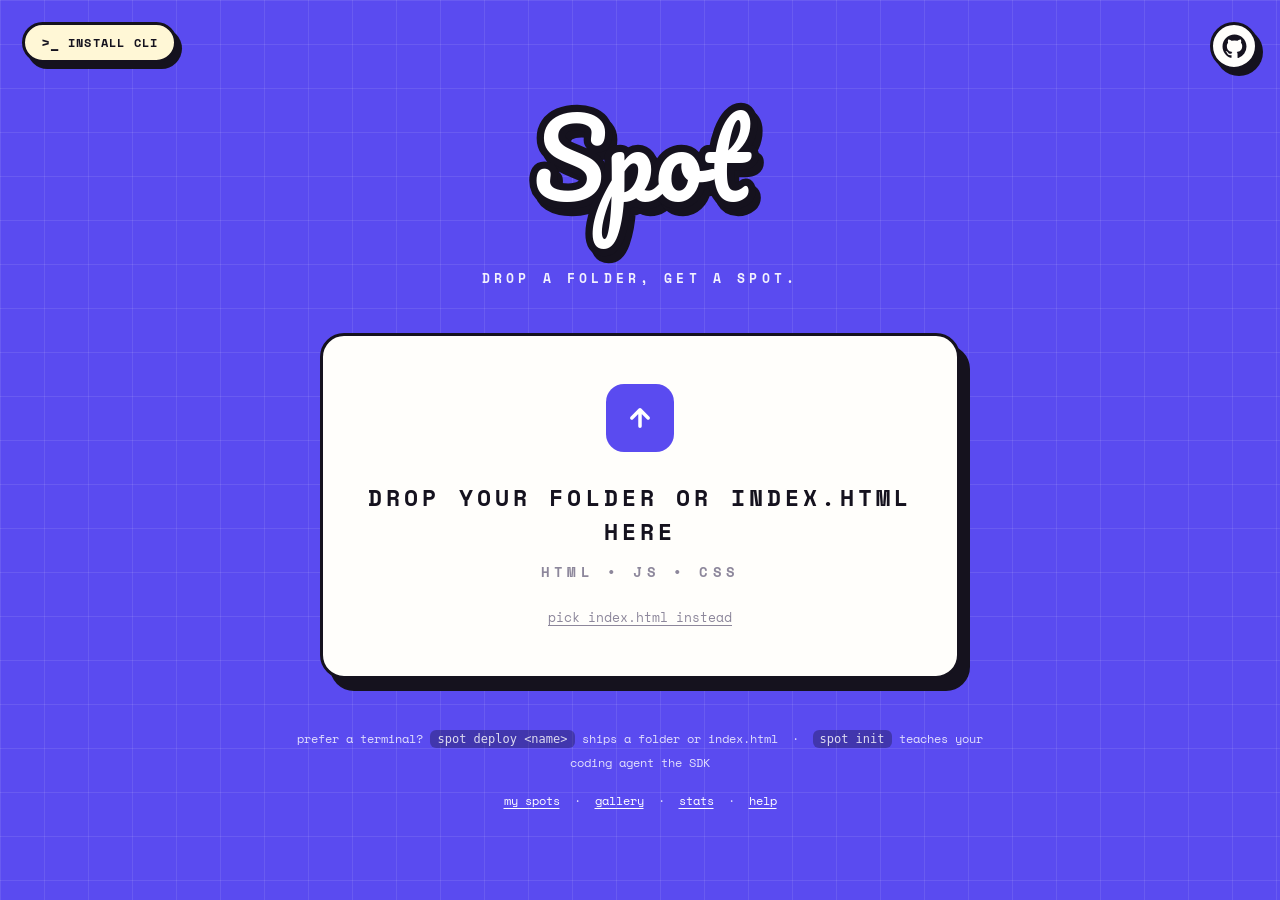
==== commit d97fba53: "feat(ui): edit mesh access from My spots The Mesh chip and a Mesh access action open a dialog to swi" ====
--- a/sdk/index.html
+++ b/sdk/index.html
@@ -10,6 +10,7 @@
   <link rel="preconnect" href="https://fonts.googleapis.com">
   <link rel="preconnect" href="https://fonts.gstatic.com" crossorigin>
   <link href="https://fonts.googleapis.com/css2?family=Pacifico&family=Space+Mono:wght@400;700&display=swap" rel="stylesheet">
+  <link href="/spot-access.css" rel="stylesheet">
   <style>
     :root {
       --field: #5a4bf0;
@@ -186,8 +187,6 @@
     .install-trigger:focus-visible,
     .access-trigger:focus-visible,
     .access-clear:focus-visible,
-    .access-choice:focus-visible,
-    .access-chip button:focus-visible,
     .copy:focus-visible,
     .modal-close:focus-visible,
     .tab:focus-visible {
@@ -416,145 +415,6 @@
       letter-spacing: .12em;
       text-transform: uppercase;
       cursor: pointer;
-    }
-    .access-tabs {
-      display: grid;
-      grid-template-columns: 1fr 1fr;
-      gap: 8px;
-      margin-bottom: 12px;
-    }
-    .access-tab {
-      border: 2px solid var(--ink);
-      border-radius: 10px;
-      background: var(--paper);
-      color: var(--ink);
-      padding: 9px;
-      font: 700 11px/1 var(--font-mono);
-      letter-spacing: .1em;
-      text-transform: uppercase;
-      cursor: pointer;
-    }
-    .access-tab[aria-selected="true"] { background: var(--ink); color: #fff; }
-    .access-search {
-      display: flex;
-      align-items: center;
-      gap: 10px;
-      border: 2px solid var(--ink);
-      border-radius: 12px;
-      background: #fff;
-      padding: 0 12px;
-    }
-    .access-search svg {
-      width: 18px;
-      height: 18px;
-      color: var(--mutedink);
-      flex: 0 0 auto;
-    }
-    #access-search {
-      min-width: 0;
-      width: 100%;
-      border: 0;
-      outline: 0;
-      background: transparent;
-      color: var(--ink);
-      padding: 13px 0;
-      font: 700 13px/1.2 var(--font-mono);
-    }
-    #access-search::placeholder { color: var(--mutedink); opacity: .8; }
-    .access-results {
-      display: grid;
-      gap: 8px;
-      max-height: 210px;
-      overflow: auto;
-      margin-top: 12px;
-    }
-    .access-choice {
-      display: grid;
-      grid-template-columns: 28px minmax(0, 1fr) auto;
-      align-items: center;
-      gap: 10px;
-      width: 100%;
-      border: 2px solid var(--ink);
-      border-radius: 12px;
-      background: #fff;
-      color: var(--ink);
-      padding: 10px;
-      text-align: left;
-      font: 700 12px/1.25 var(--font-mono);
-      cursor: pointer;
-    }
-    .access-choice[aria-selected="true"] {
-      background: #f3f1ff;
-    }
-    .access-choice.active {
-      outline: 3px solid var(--accent);
-      outline-offset: -3px;
-    }
-    .choice-icon {
-      width: 28px;
-      height: 28px;
-      display: grid;
-      place-items: center;
-      border-radius: 9px;
-      background: var(--ink);
-      color: #fff;
-      font-size: 12px;
-    }
-    .choice-main {
-      min-width: 0;
-      overflow: hidden;
-      text-overflow: ellipsis;
-      white-space: nowrap;
-    }
-    .choice-meta {
-      display: block;
-      margin-top: 4px;
-      color: var(--mutedink);
-      font-size: 10px;
-      letter-spacing: .08em;
-      text-transform: uppercase;
-    }
-    .choice-mark {
-      color: var(--accent);
-      font-size: 12px;
-      letter-spacing: .08em;
-      text-transform: uppercase;
-    }
-    .access-selected {
-      display: flex;
-      flex-wrap: wrap;
-      gap: 8px;
-      margin-top: 12px;
-    }
-    .access-chip {
-      display: inline-flex;
-      align-items: center;
-      gap: 7px;
-      max-width: 100%;
-      border: 2px solid var(--ink);
-      border-radius: 999px;
-      background: var(--paper);
-      padding: 7px 9px 7px 11px;
-      font: 700 11px/1 var(--font-mono);
-    }
-    .access-chip span {
-      overflow: hidden;
-      text-overflow: ellipsis;
-      white-space: nowrap;
-    }
-    .access-chip button {
-      border: 0;
-      background: transparent;
-      color: var(--ink);
-      padding: 0;
-      font: 700 14px/1 var(--font-mono);
-      cursor: pointer;
-    }
-    .accessnote {
-      min-height: 20px;
-      margin: 12px 0 0;
-      font: 400 12px/1.6 var(--font-mono);
-      color: var(--mutedink);
     }
 
     footer {
@@ -939,6 +799,8 @@
   <input type="file" id="singlepick" accept=".html,text/html" hidden>
   <div id="confetti" aria-hidden="true"></div>
 
+  <script src="/spot-format.js"></script>
+  <script src="/spot-access.js"></script>
   <script>
     (() => {
       'use strict';
@@ -1028,12 +890,14 @@
 
       let picked = [];        // [{ path, file }], paths site-relative
       let identity = null;
-      let selectedAccess = [];
-      let selectedMaintainers = [];
-      let accessMode = 'visitors';
       let accessPolicyFields = {};
       let accessAllowPresent = false;
       let accessMaintainersPresent = false;
+      // A redeploy without _access.json keeps the site's stored policy, so
+      // Clear must ask the server to drop it (preserve_access=false), and an
+      // uploaded policy is always sent, even an empty {}.
+      let accessCleared = false;
+      let accessFileSupplied = false;
       let accessFileWarning = ''; // set when an uploaded _access.json can't be read
       let launching = false;
 
@@ -1066,11 +930,7 @@
         return pick(ADJECTIVES) + '-' + pick(NOUNS);
       };
 
-      const fmtSize = (bytes) => {
-        if (bytes < 1024) return bytes + ' B';
-        if (bytes < 1024 * 1024) return Math.round(bytes / 1024) + ' KB';
-        return (bytes / 1024 / 1024).toFixed(1) + ' MB';
-      };
+      const fmtSize = window.SpotFormat.formatBytes;
 
       const setFiles = async (files, suggestion) => {
         clearError();
@@ -1088,22 +948,22 @@
           list = list.map((f) => ({ path: f.path.slice(first.length + 1), file: f.file }));
         }
         picked = list;
-        selectedAccess = [];
-        selectedMaintainers = [];
+        accessPicker.set([], []);
         accessPolicyFields = {};
         accessAllowPresent = false;
         accessMaintainersPresent = false;
-        accessSearch.value = '';
-        directoryOptions = [];
+        accessCleared = false;
+        accessFileSupplied = false;
+        accessPicker.resetSearch();
         accessFileWarning = '';
         // Seed the access picker from an uploaded _access.json so an
         // existing allowlist is shown — and preserved on redeploy —
         // rather than silently dropped (which would publish the site).
         const accessFile = list.find((f) => f.path === '_access.json');
         if (accessFile) {
+          accessFileSupplied = true;
           const parsed = await readAccessPolicy(accessFile.file);
-          selectedAccess = parsed.entries;
-          selectedMaintainers = parsed.maintainers;
+          accessPicker.set(parsed.visitors, parsed.maintainers);
           accessPolicyFields = parsed.fields;
           accessAllowPresent = parsed.allowPresent;
           accessMaintainersPresent = parsed.maintainersPresent;
@@ -1121,205 +981,33 @@
         nameInput.select();
       };
 
-      const accessKey = (entry) => entry.type + ':' + entry.value.toLowerCase();
-      const selectedPolicyEntries = () => accessMode === 'maintainers' ? selectedMaintainers : selectedAccess;
-      const hasSelectedAccess = (entry) =>
-        selectedPolicyEntries().some((item) => accessKey(item) === accessKey(entry));
-
-      // readAccessPolicy turns an uploaded _access.json into picker chips:
-      // allow entries with "@" are users, the rest are groups (matching
-      // the server's policy semantics). ok is false on unreadable JSON.
+      // readAccessPolicy turns an uploaded _access.json into picker lists;
+      // ok is false on unreadable JSON or an invalid policy.
       const readAccessPolicy = async (file) => {
         try {
-          const data = JSON.parse(await file.text());
-          const policy = {};
-          for (const [key, value] of Object.entries(data)) {
-            const normalized = key.toLowerCase();
-            if (Object.prototype.hasOwnProperty.call(policy, normalized)) throw new Error('duplicate policy field');
-            if (!['allow', 'maintainers', 'ai', 'slack', 'download'].includes(normalized)) throw new Error('unknown policy field');
-            policy[normalized] = value;
-          }
-          const toEntries = (values) => {
-            const entries = [];
-            for (const raw of values) {
-              if (typeof raw !== 'string' || !raw.trim()) continue;
-              const value = raw.trim();
-              const entry = value.includes('@')
-                ? { type: 'user', value, label: value, meta: 'From file' }
-                : { type: 'group', value, label: value, meta: 'Group' };
-              if (!entries.some((e) => accessKey(e) === accessKey(entry))) entries.push(entry);
-            }
-            return entries;
-          };
-          const policyEntries = (key) => {
-            if (!Object.prototype.hasOwnProperty.call(policy, key)) return [];
-            if (!Array.isArray(policy[key]) || policy[key].some((value) => typeof value !== 'string')) {
-              throw new Error(key + ' must be an array of strings');
-            }
-            return policy[key];
-          };
-          const allow = policyEntries('allow');
-          const maintainers = policyEntries('maintainers');
-          const fields = {};
-          for (const key of ['ai', 'slack', 'download']) {
-            if (Object.prototype.hasOwnProperty.call(policy, key)) fields[key] = policy[key];
-          }
-          const entries = toEntries(allow);
-          const maintainerEntries = toEntries(maintainers);
-          return {
-            entries,
-            maintainers: maintainerEntries,
-            fields,
-            allowPresent: Object.prototype.hasOwnProperty.call(policy, 'allow'),
-            maintainersPresent: Object.prototype.hasOwnProperty.call(policy, 'maintainers'),
-            ok: true,
-          };
+          return { ...window.SpotAccess.parsePolicy(JSON.parse(await file.text()), 'From file'), ok: true };
         } catch {
-          return { entries: [], maintainers: [], fields: {}, allowPresent: false, maintainersPresent: false, ok: false };
-        }
-      };
-
-      // Directory matches from the server for the current query, plus the
-      // visitor's own identity, which is always offered first.
-      let directoryOptions = [];
-      let optionButtons = [];  // currently rendered choice buttons
-      let activeIndex = 0;     // keyboard-highlighted option
-      const knownAccessOptions = () => {
-        const options = [];
-        if (identity && identity.email) {
-          options.push({ type: 'user', value: identity.email, label: identity.email, meta: 'You' });
-        }
-        for (const entry of directoryOptions) {
-          if (!options.some((o) => accessKey(o) === accessKey(entry))) options.push(entry);
-        }
-        return options;
-      };
-
-      // The access directory (mesh users + groups) is searched
-      // server-side; debounce so typing doesn't fire a request per key.
-      let suggestTimer = null;
-      let suggestSeq = 0;
-      const fetchSuggestions = (query) => {
-        const seq = ++suggestSeq;
-        clearTimeout(suggestTimer);
-        if (!query) { directoryOptions = []; return; }
-        suggestTimer = setTimeout(async () => {
-          try {
-            const res = await fetch('/api/access/suggestions?q=' + encodeURIComponent(query));
-            if (!res.ok) return;
-            const body = await res.json();
-            if (seq !== suggestSeq) return; // a newer query already won
-            directoryOptions = Array.isArray(body.suggestions) ? body.suggestions : [];
-            renderAccessResults();
-          } catch {
-            // directory unavailable (e.g. dev without a mesh API) — the
-            // custom-email entry still lets you restrict a site.
-          }
-        }, 180);
-      };
-
-      const customAccessEntry = (raw) => {
-        const value = raw.trim();
-        if (!value) return null;
-        if (value.includes('@')) return { type: 'user', value, label: value, meta: 'Email' };
-        return null;
-      };
-
-      const toggleAccessEntry = (entry) => {
-        accessFileWarning = '';
-        if (hasSelectedAccess(entry)) {
-          if (accessMode === 'maintainers') selectedMaintainers = selectedMaintainers.filter((item) => accessKey(item) !== accessKey(entry));
-          else selectedAccess = selectedAccess.filter((item) => accessKey(item) !== accessKey(entry));
-        } else {
-          if (accessMode === 'maintainers') selectedMaintainers = [...selectedMaintainers, entry];
-          else selectedAccess = [...selectedAccess, entry];
-        }
-        renderAccess();
-      };
-
-      const renderAccessResults = () => {
-        const query = accessSearch.value.trim().toLowerCase();
-        let options = knownAccessOptions().filter((entry) =>
-          !query || entry.label.toLowerCase().includes(query) || entry.meta.toLowerCase().includes(query)
-        );
-        const custom = customAccessEntry(accessSearch.value);
-        if (custom && !options.some((entry) => accessKey(entry) === accessKey(custom))) {
-          options = [...options, custom];
-        }
-        accessResults.replaceChildren();
-        optionButtons = [];
-        if (!options.length) {
-          activeIndex = -1;
-          accessSearch.removeAttribute('aria-activedescendant');
-          const empty = document.createElement('p');
-          empty.className = 'accessnote';
-          empty.textContent = query && !query.includes('@')
-            ? 'No matching users or groups — type a full email to add one.'
-            : 'No matching users.';
-          accessResults.appendChild(empty);
-          return;
-        }
-        for (const entry of options) {
-          const selected = hasSelectedAccess(entry);
-          const button = document.createElement('button');
-          button.type = 'button';
-          button.id = 'access-opt-' + optionButtons.length;
-          button.className = 'access-choice';
-          button.setAttribute('role', 'option');
-          button.setAttribute('aria-selected', selected ? 'true' : 'false');
-          button.innerHTML =
-            '<span class="choice-icon" aria-hidden="true">' + (entry.type === 'group' ? '#' : '@') + '</span>' +
-            '<span class="choice-main"></span>' +
-            '<span class="choice-mark">' + (selected ? 'On' : '') + '</span>';
-          button.querySelector('.choice-main').textContent = entry.label;
-          const meta = document.createElement('span');
-          meta.className = 'choice-meta';
-          meta.textContent = entry.meta;
-          button.querySelector('.choice-main').appendChild(meta);
-          // Stop the click bubbling to the document outside-click handler:
-          // toggling re-renders the list, detaching this node, which would
-          // otherwise read as a click outside the popover and close it.
-          button.addEventListener('click', (e) => { e.stopPropagation(); toggleAccessEntry(entry); });
-          accessResults.appendChild(button);
-          optionButtons.push(button);
-        }
-        if (activeIndex < 0 || activeIndex >= optionButtons.length) activeIndex = 0;
-        applyActive();
-      };
-
-      // applyActive reflects keyboard-navigation state: highlights the
-      // active option, points aria-activedescendant at it, and keeps it
-      // in view. Distinct from aria-selected, which marks allowlisted
-      // entries.
-      const applyActive = () => {
-        optionButtons.forEach((b, i) => b.classList.toggle('active', i === activeIndex));
-        const active = optionButtons[activeIndex];
-        if (active) {
-          accessSearch.setAttribute('aria-activedescendant', active.id);
-          active.scrollIntoView({ block: 'nearest' });
-        } else {
-          accessSearch.removeAttribute('aria-activedescendant');
-        }
-      };
-
-      const renderSelectedAccess = () => {
-        accessSelected.replaceChildren();
-        for (const entry of selectedPolicyEntries()) {
-          const chip = document.createElement('span');
-          chip.className = 'access-chip';
-          const label = document.createElement('span');
-          label.textContent = entry.label;
-          const remove = document.createElement('button');
-          remove.type = 'button';
-          remove.setAttribute('aria-label', 'Remove ' + entry.label);
-          remove.textContent = 'x';
-          remove.addEventListener('click', (e) => { e.stopPropagation(); toggleAccessEntry(entry); });
-          chip.append(label, remove);
-          accessSelected.appendChild(chip);
-        }
-      };
+          return { visitors: [], maintainers: [], fields: {}, allowPresent: false, maintainersPresent: false, ok: false };
+        }
+      };
+
+      const accessPicker = window.SpotAccess.createPicker({
+        search: accessSearch,
+        results: accessResults,
+        selected: accessSelected,
+        visitorsTab: accessVisitors,
+        maintainersTab: accessMaintainers,
+        identity: () => identity,
+        onChange: (kind) => {
+          if (kind === 'toggle') accessFileWarning = '';
+          renderAccess();
+        },
+        onEscape: () => closeAccess(),
+      });
 
       const renderAccess = () => {
+        const selectedAccess = accessPicker.visitors;
+        const selectedMaintainers = accessPicker.maintainers;
         const count = selectedAccess.length;
         const denyAllVisitors = accessAllowPresent && count === 0;
         if (denyAllVisitors) {
@@ -1327,7 +1015,11 @@
           accessNote.textContent = 'No one can open it on the mesh. Clear to remove the restriction.';
         } else if (count === 0) {
           accessStatus.textContent = 'Mesh · everyone';
-          accessNote.textContent = accessFileWarning || 'No _access.json will be deployed.';
+          accessNote.textContent = accessFileWarning || (accessFileSupplied
+            ? 'Deploys an _access.json without an allowlist, so everyone on the mesh can open it.'
+            : accessCleared
+              ? "Removes the site's stored _access.json, so everyone on the mesh can open it."
+              : "Keeps a redeployed site's current access; new sites are open to everyone.");
         } else if (count === 1) {
           accessStatus.textContent = 'Mesh · 1 invited';
           accessNote.textContent = 'Only ' + selectedAccess[0].label + ' can open it on the mesh. Deploys _access.json.';
@@ -1336,28 +1028,23 @@
           accessNote.textContent = 'Only these ' + count + ' people can open it on the mesh. Deploys _access.json.';
         }
         accessOpen.classList.toggle('restricted', count > 0 || denyAllVisitors);
-        accessVisitors.setAttribute('aria-selected', accessMode === 'visitors' ? 'true' : 'false');
-        accessMaintainers.setAttribute('aria-selected', accessMode === 'maintainers' ? 'true' : 'false');
-        $('access-title').textContent = accessMode === 'maintainers'
+        $('access-title').textContent = accessPicker.mode === 'maintainers'
           ? 'People and groups who can deploy, delete, and publish this site'
           : 'Everyone on the mesh unless you invite specific people';
-        accessSearch.placeholder = accessMode === 'maintainers' ? 'Search maintainers' : 'Search visitors by email';
-        if (accessMode === 'maintainers') {
+        if (accessPicker.mode === 'maintainers') {
           accessNote.textContent = selectedMaintainers.length
             ? selectedMaintainers.length + ' maintainer' + (selectedMaintainers.length === 1 ? '' : 's') + ' can manage this site.'
             : 'Only the immutable owner and platform admins can manage this site.';
         }
-        renderAccessResults();
-        renderSelectedAccess();
+        accessPicker.render();
       };
 
       const openAccess = () => {
         accessPopover.hidden = false;
         accessOpen.setAttribute('aria-expanded', 'true');
         accessSearch.setAttribute('aria-expanded', 'true');
-        activeIndex = 0;
         renderAccess();
-        accessSearch.focus();
+        accessPicker.focus();
       };
 
       const closeAccess = () => {
@@ -1368,10 +1055,12 @@
       };
 
       const accessPolicyFile = () => {
+        const selectedAccess = accessPicker.visitors;
+        const selectedMaintainers = accessPicker.maintainers;
         const policy = { ...accessPolicyFields };
         if (selectedAccess.length || accessAllowPresent) policy.allow = selectedAccess.map((entry) => entry.value);
         if (selectedMaintainers.length || accessMaintainersPresent) policy.maintainers = selectedMaintainers.map((entry) => entry.value);
-        if (!Object.keys(policy).length) return null;
+        if (!Object.keys(policy).length && !accessFileSupplied) return null;
         return new File(
           [JSON.stringify(policy, null, 2) + '\n'],
           '_access.json',
@@ -1395,46 +1084,13 @@
       });
       accessClear.addEventListener('click', () => {
         accessFileWarning = '';
-        if (accessMode === 'maintainers') {
-          selectedMaintainers = [];
-          accessMaintainersPresent = false;
-        } else {
-          selectedAccess = [];
-          accessAllowPresent = false;
-        }
-        accessSearch.value = '';
-        directoryOptions = [];
+        accessCleared = true;
+        if (accessPicker.mode === 'maintainers') accessMaintainersPresent = false;
+        else accessAllowPresent = false;
+        accessPicker.clear();
+        accessPicker.resetSearch();
         renderAccess();
-        accessSearch.focus();
-      });
-      accessVisitors.addEventListener('click', () => { accessMode = 'visitors'; renderAccess(); });
-      accessMaintainers.addEventListener('click', () => { accessMode = 'maintainers'; renderAccess(); });
-      accessSearch.addEventListener('input', () => {
-        activeIndex = 0; // highlight the first match as the list changes
-        fetchSuggestions(accessSearch.value.trim());
-        renderAccessResults();
-      });
-      accessSearch.addEventListener('keydown', (e) => {
-        if (e.key === 'ArrowDown') {
-          e.preventDefault();
-          if (optionButtons.length) {
-            activeIndex = Math.min(optionButtons.length - 1, activeIndex + 1);
-            applyActive();
-          }
-        } else if (e.key === 'ArrowUp') {
-          e.preventDefault();
-          if (optionButtons.length) {
-            activeIndex = Math.max(0, activeIndex - 1);
-            applyActive();
-          }
-        } else if (e.key === 'Enter') {
-          // Toggle the highlighted option (a directory match or the
-          // typed-email entry); selecting keeps the popover open.
-          e.preventDefault();
-          if (optionButtons[activeIndex]) optionButtons[activeIndex].click();
-        } else if (e.key === 'Escape') {
-          closeAccess();
-        }
+        accessPicker.focus();
       });
       document.addEventListener('click', (e) => {
         if (!accessPopover.hidden && !accessWrap.contains(e.target)) closeAccess();
@@ -1463,12 +1119,13 @@
         picked = [];
         filePick.value = '';
         singlePick.value = '';
-        selectedAccess = [];
-        selectedMaintainers = [];
+        accessPicker.set([], []);
         accessPolicyFields = {};
         accessAllowPresent = false;
         accessMaintainersPresent = false;
-        accessSearch.value = '';
+        accessCleared = false;
+        accessFileSupplied = false;
+        accessPicker.resetSearch();
         clearError();
         show(idle);
       });
@@ -1572,6 +1229,7 @@
         }
         const policy = accessPolicyFile();
         if (policy) form.append('files', policy, '_access.json');
+        else if (accessCleared) form.append('preserve_access', 'false');
 
         launching = true;
         launchBtn.disabled = true;
